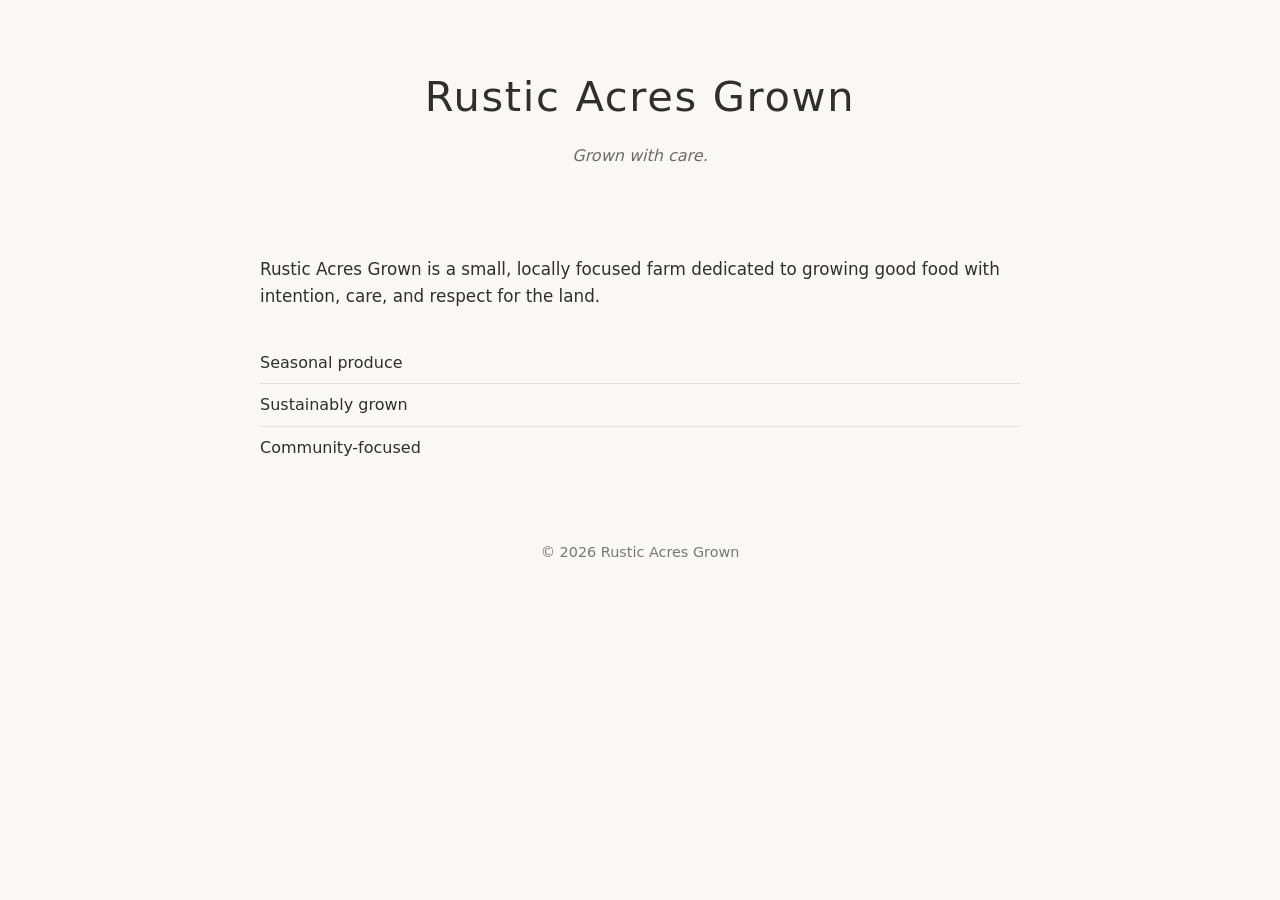
==== index.html @ 0a55cdc1 "Add initial homepage with base styling" ====
<!DOCTYPE html>
<html lang="en">
  <head>
    <meta charset="UTF-8" />
    <meta name="viewport" content="width=device-width, initial-scale=1" />
    <title>Rustic Acres Grown</title>

    <meta
      name="description"
      content="Rustic Acres Grown is a small farm focused on thoughtfully grown food and sustainable practices."
    />

    <link rel="stylesheet" href="css/styles.css" />
  </head>

  <body>
    <header class="site-header">
      <h1>Rustic Acres Grown</h1>
      <p class="tagline">Grown with care.</p>
    </header>

    <main>
      <section class="intro">
        <p>
          Rustic Acres Grown is a small, locally focused farm dedicated to growing
          good food with intention, care, and respect for the land.
        </p>
      </section>

      <section class="highlights">
        <ul>
          <li>Seasonal produce</li>
          <li>Sustainably grown</li>
          <li>Community-focused</li>
        </ul>
      </section>
    </main>

    <footer class="site-footer">
      <p>&copy; <span id="year"></span> Rustic Acres Grown</p>
    </footer>

    <script>
      document.getElementById("year").textContent = new Date().getFullYear();
    </script>
  </body>
</html>
---- css/styles.css ----
/* -----------------------------
   Base / Reset
------------------------------ */

*,
*::before,
*::after {
  box-sizing: border-box;
}

body {
  margin: 0;
  font-family: system-ui, -apple-system, BlinkMacSystemFont, "Segoe UI",
    sans-serif;
  line-height: 1.6;
  color: #2f2f2f;
  background-color: #faf8f5;
}

/* -----------------------------
   Typography
------------------------------ */

h1,
h2,
h3 {
  font-weight: 500;
  letter-spacing: 0.04em;
}

p {
  margin: 0 0 1rem;
}

/* -----------------------------
   Layout
------------------------------ */

.site-header {
  text-align: center;
  padding: 4rem 1rem 2.5rem;
}

.site-header h1 {
  margin: 0;
  font-size: 2.6rem;
}

.tagline {
  margin-top: 0.75rem;
  font-style: italic;
  color: #6b6b6b;
}

main {
  max-width: 800px;
  margin: 0 auto;
  padding: 2rem 1.25rem;
}

.intro {
  font-size: 1.05rem;
  margin-bottom: 2rem;
}

/* -----------------------------
   Highlights list
------------------------------ */

.highlights ul {
  list-style: none;
  padding: 0;
  margin: 0;
}

.highlights li {
  padding: 0.5rem 0;
  border-bottom: 1px solid #e2ded8;
}

.highlights li:last-child {
  border-bottom: none;
}

/* -----------------------------
   Footer
------------------------------ */

.site-footer {
  text-align: center;
  padding: 2.5rem 1rem;
  font-size: 0.9rem;
  color: #777;
}

/* -----------------------------
   Small screens
------------------------------ */

@media (max-width: 600px) {
  .site-header {
    padding: 3rem 1rem 2rem;
  }

  .site-header h1 {
    font-size: 2.1rem;
  }
}
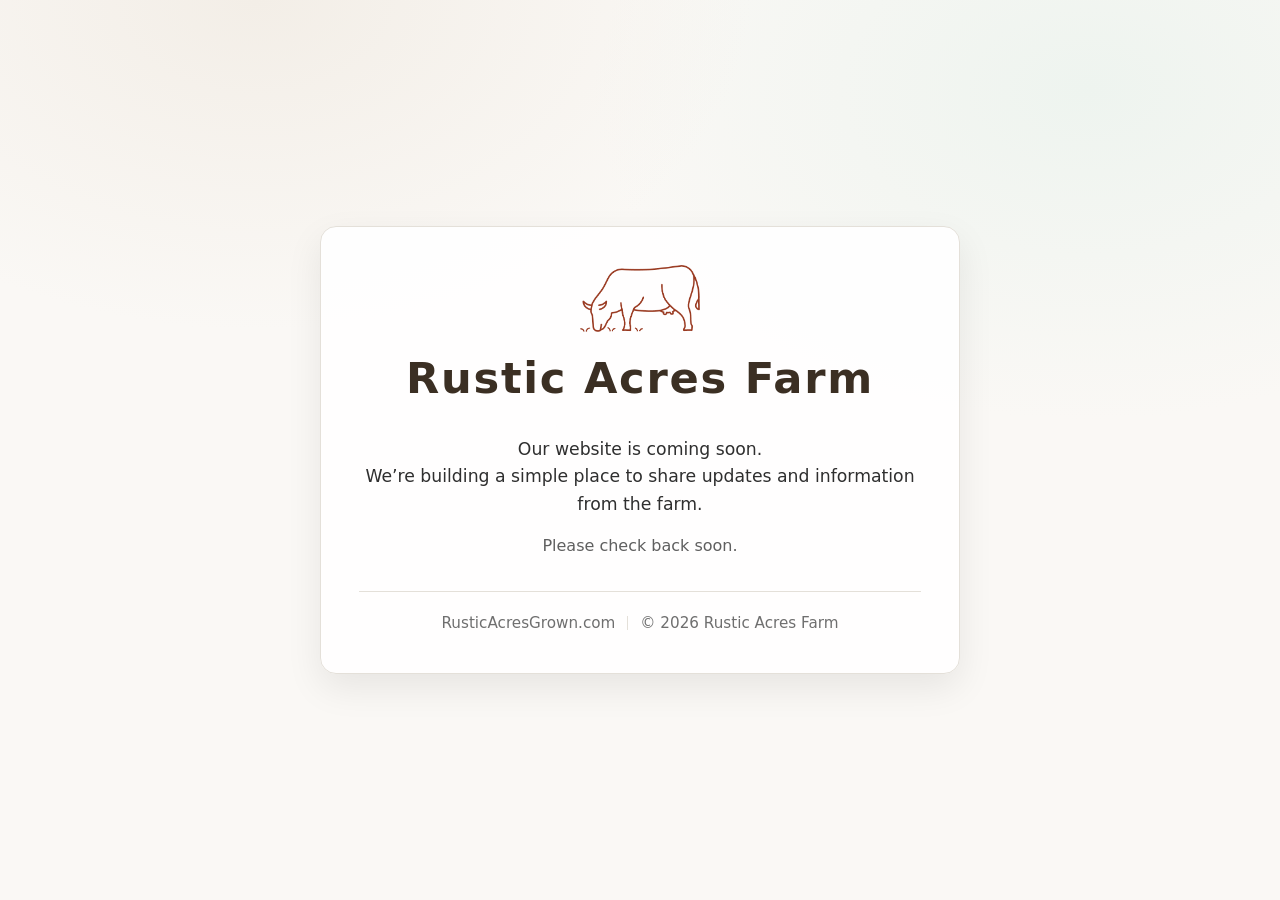
==== commit d91c9baf: "Update homepage styling and coming soon layout" ====
--- a/index.html
+++ b/index.html
@@ -1,44 +1,48 @@
-<!DOCTYPE html>
+<!doctype html>
 <html lang="en">
   <head>
     <meta charset="UTF-8" />
     <meta name="viewport" content="width=device-width, initial-scale=1" />
-    <title>Rustic Acres Grown</title>
-
+    <title>Rustic Acres Farm — Coming Soon</title>
     <meta
       name="description"
-      content="Rustic Acres Grown is a small farm focused on thoughtfully grown food and sustainable practices."
+      content="Rustic Acres Farm — website coming soon. Simple updates and information from the farm."
     />
-
     <link rel="stylesheet" href="css/styles.css" />
   </head>
 
   <body>
-    <header class="site-header">
-      <h1>Rustic Acres Grown</h1>
-      <p class="tagline">Grown with care.</p>
-    </header>
+    <!-- Skip link helps keyboard + screen reader users jump past repeated content -->
+    <a class="skip-link" href="#content">Skip to content</a>
 
-    <main>
-      <section class="intro">
-        <p>
-          Rustic Acres Grown is a small, locally focused farm dedicated to growing
-          good food with intention, care, and respect for the land.
+    <main class="wrap" id="content">
+      <section class="card" aria-label="Rustic Acres Farm coming soon">
+        <header class="header">
+          <img
+            src="assets/cow@4x.png"
+            alt="Illustration of a cow"
+            class="cow"
+          />
+
+          <h1>Rustic Acres Farm</h1>
+        </header>
+
+        <p class="message">
+          Our website is coming soon.
+          <br />
+          We’re building a simple place to share updates and information from the
+          farm.
         </p>
-      </section>
 
-      <section class="highlights">
-        <ul>
-          <li>Seasonal produce</li>
-          <li>Sustainably grown</li>
-          <li>Community-focused</li>
-        </ul>
+        <p class="subtle">Please check back soon.</p>
+
+        <footer class="footer">
+          <span>RusticAcresGrown.com</span>
+          <span class="divider" aria-hidden="true"></span>
+          <span>© <span id="year"></span> Rustic Acres Farm</span>
+        </footer>
       </section>
     </main>
-
-    <footer class="site-footer">
-      <p>&copy; <span id="year"></span> Rustic Acres Grown</p>
-    </footer>
 
     <script>
       document.getElementById("year").textContent = new Date().getFullYear();
--- a/css/styles.css
+++ b/css/styles.css
@@ -1,7 +1,20 @@
-/* -----------------------------
-   Base / Reset
------------------------------- */
+:root {
+  --paper: #faf8f5;
+  --paper-soft: #f3eee7;
+  --ink: #2a2a2a;
+  --muted: #5f5f5f;
+  --line: #e4e0d9;
 
+  --deep: #3b2f23;
+
+  --radius: 16px;
+  --shadow: 0 14px 36px rgba(0, 0, 0, 0.08);
+
+  /* High-contrast focus color */
+  --focus: #1f5bd7;
+}
+
+/* Reset */
 *,
 *::before,
 *::after {
@@ -10,99 +23,137 @@
 
 body {
   margin: 0;
-  font-family: system-ui, -apple-system, BlinkMacSystemFont, "Segoe UI",
-    sans-serif;
+  color: var(--ink);
+  font-family: ui-sans-serif, system-ui, -apple-system, BlinkMacSystemFont,
+    "Segoe UI", sans-serif;
   line-height: 1.6;
-  color: #2f2f2f;
-  background-color: #faf8f5;
+  background:
+    radial-gradient(900px 600px at 20% 0%, var(--paper-soft) 0%, rgba(243, 238, 231, 0) 55%),
+    radial-gradient(900px 600px at 85% 10%, #eef4ef 0%, rgba(238, 244, 239, 0) 55%),
+    var(--paper);
 }
 
-/* -----------------------------
-   Typography
------------------------------- */
-
-h1,
-h2,
-h3 {
-  font-weight: 500;
-  letter-spacing: 0.04em;
+/* Make keyboard focus very visible */
+:focus-visible {
+  outline: 3px solid var(--focus);
+  outline-offset: 3px;
 }
 
-p {
-  margin: 0 0 1rem;
+/* Skip link (only visible on keyboard focus) */
+.skip-link {
+  position: absolute;
+  left: -999px;
+  top: 12px;
+  background: #ffffff;
+  color: #000000;
+  padding: 0.65rem 0.85rem;
+  border: 2px solid #cfcfcf;
+  border-radius: 10px;
+  z-index: 10;
+  text-decoration: none;
 }
 
-/* -----------------------------
-   Layout
------------------------------- */
-
-.site-header {
-  text-align: center;
-  padding: 4rem 1rem 2.5rem;
+.skip-link:focus,
+.skip-link:focus-visible {
+  left: 12px;
 }
 
-.site-header h1 {
-  margin: 0;
-  font-size: 2.6rem;
+/* Layout */
+.wrap {
+  min-height: 100svh;
+  display: grid;
+  place-items: center;
+  padding: 3rem 1.25rem;
 }
 
-.tagline {
-  margin-top: 0.75rem;
-  font-style: italic;
-  color: #6b6b6b;
+.card {
+  width: min(640px, 100%);
+  background: rgba(255, 255, 255, 0.92);
+  border: 1px solid var(--line);
+  border-radius: var(--radius);
+  box-shadow: var(--shadow);
+  padding: clamp(1.6rem, 3vw, 2.4rem);
+  text-align: center;
 }
 
-main {
-  max-width: 800px;
-  margin: 0 auto;
-  padding: 2rem 1.25rem;
+/* Header */
+.header {
+  margin-bottom: 1.4rem;
 }
 
-.intro {
-  font-size: 1.05rem;
-  margin-bottom: 2rem;
+.cow {
+  display: block;
+  width: 120px; /* @4x image displayed smaller */
+  max-width: 100%;
+  height: auto;
+  margin: 0 auto 0.75rem;
 }
 
-/* -----------------------------
-   Highlights list
------------------------------- */
-
-.highlights ul {
-  list-style: none;
-  padding: 0;
+/* Title */
+h1 {
   margin: 0;
+  font-size: clamp(2.1rem, 4vw, 2.7rem);
+  letter-spacing: 0.04em;
+  font-weight: 750;
+  color: var(--deep);
 }
 
-.highlights li {
-  padding: 0.5rem 0;
-  border-bottom: 1px solid #e2ded8;
+/* Message (keep line length readable for low-vision users) */
+.message {
+  margin: 1.25rem auto 0;
+  font-size: 1.08rem;
+  color: #2f2f2f;
+  max-width: 56ch;
 }
 
-.highlights li:last-child {
-  border-bottom: none;
+.subtle {
+  margin-top: 0.9rem;
+  color: var(--muted);
 }
 
-/* -----------------------------
-   Footer
------------------------------- */
-
-.site-footer {
-  text-align: center;
-  padding: 2.5rem 1rem;
-  font-size: 0.9rem;
-  color: #777;
+/* Footer */
+.footer {
+  margin-top: 2rem;
+  padding-top: 1.2rem;
+  border-top: 1px solid var(--line);
+  display: flex;
+  justify-content: center;
+  gap: 0.75rem;
+  flex-wrap: wrap;
+  color: #6f6f6f;
+  font-size: 0.95rem;
 }
 
-/* -----------------------------
-   Small screens
------------------------------- */
+.divider {
+  width: 1px;
+  height: 14px;
+  background: var(--line);
+  align-self: center;
+}
 
-@media (max-width: 600px) {
-  .site-header {
-    padding: 3rem 1rem 2rem;
+/* Mobile */
+@media (max-width: 520px) {
+  .wrap {
+    padding: 2.4rem 1rem;
   }
 
-  .site-header h1 {
-    font-size: 2.1rem;
+  .cow {
+    width: 90px;
+  }
+
+  .message {
+    font-size: 1.05rem;
   }
 }
+
+/* Optional: respect users who prefer higher contrast (best-effort) */
+@media (prefers-contrast: more) {
+  .card {
+    background: #ffffff;
+    border-color: #cfc9c1;
+  }
+
+  .footer {
+    color: #5c5c5c;
+  }
+}
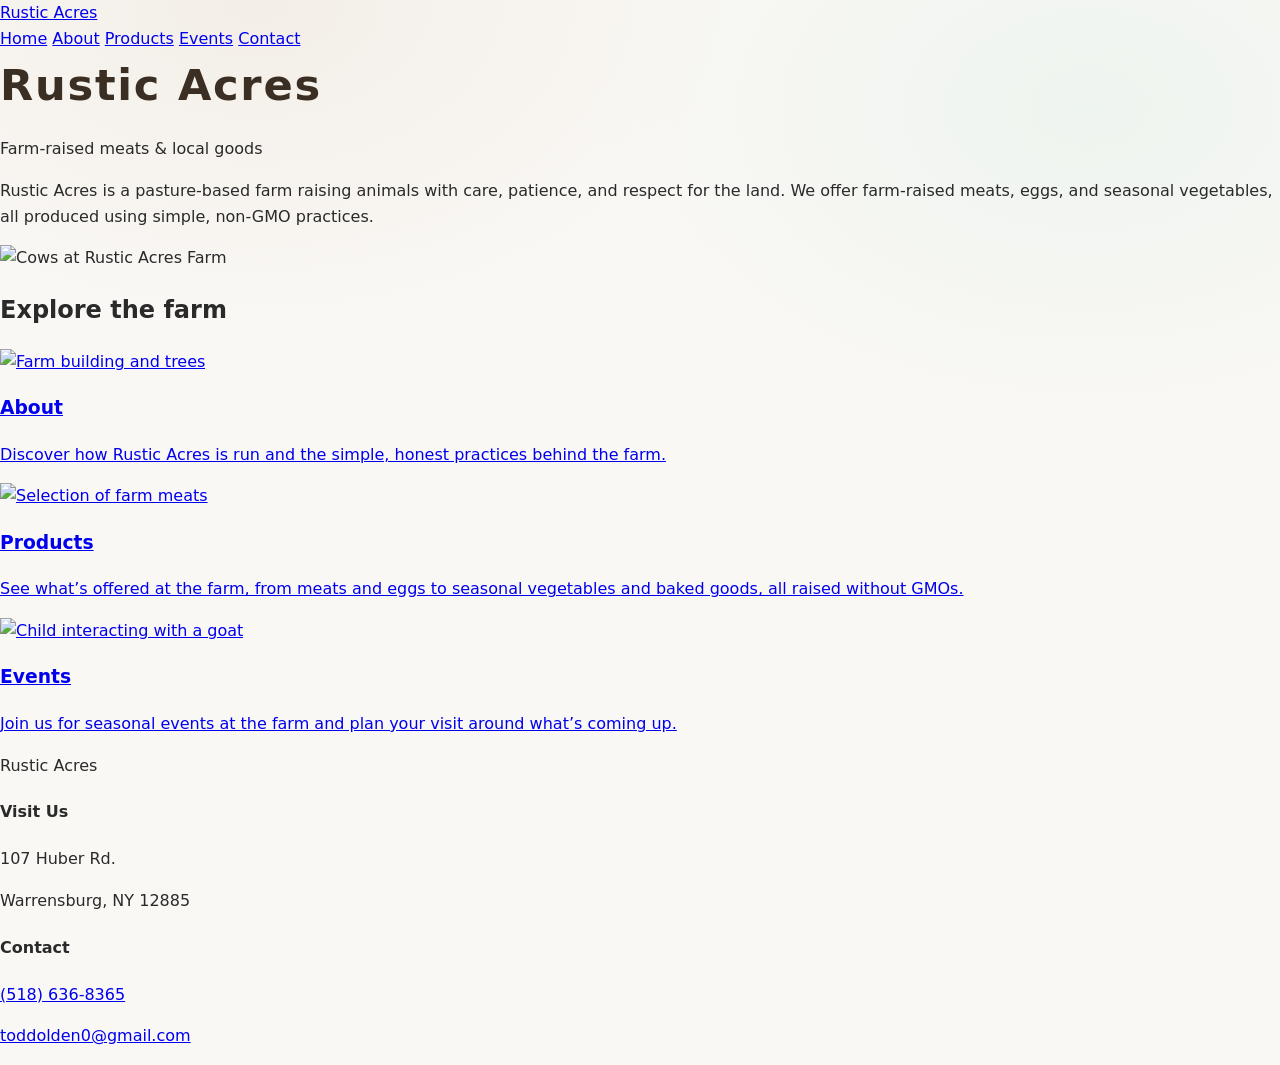
==== commit 7a7d5eaa: "Update index.html" ====
--- a/index.html
+++ b/index.html
@@ -1,51 +1,111 @@
-<!doctype html>
+<!DOCTYPE html>
 <html lang="en">
-  <head>
-    <meta charset="UTF-8" />
-    <meta name="viewport" content="width=device-width, initial-scale=1" />
-    <title>Rustic Acres Farm — Coming Soon</title>
-    <meta
-      name="description"
-      content="Rustic Acres Farm — website coming soon. Simple updates and information from the farm."
-    />
-    <link rel="stylesheet" href="css/styles.css" />
-  </head>
+<head>
+  <meta charset="UTF-8" />
+  <meta name="viewport" content="width=device-width, initial-scale=1.0" />
+  <title>Rustic Acres Farm</title>
 
-  <body>
-    <!-- Skip link helps keyboard + screen reader users jump past repeated content -->
-    <a class="skip-link" href="#content">Skip to content</a>
+  <link rel="preconnect" href="https://fonts.googleapis.com">
+  <link rel="preconnect" href="https://fonts.gstatic.com" crossorigin>
+  <link
+  href="https://fonts.googleapis.com/css2?family=Caveat:wght@500;600&family=Young+Serif&family=Inter:wght@400;500;600;700&display=swap"
+  rel="stylesheet"
+/>
 
-    <main class="wrap" id="content">
-      <section class="card" aria-label="Rustic Acres Farm coming soon">
-        <header class="header">
-          <img
-            src="assets/cow@4x.png"
-            alt="Illustration of a cow"
-            class="cow"
-          />
+  <link rel="stylesheet" href="css/styles.css" />
+</head>
+<body>
 
-          <h1>Rustic Acres Farm</h1>
-        </header>
+  <header class="site-header">
+    <div class="nav-container">
+      <a class="brand" href="index.html" aria-label="Rustic Acres Farm home">
+        <span class="brand-name">Rustic Acres</span>
+      </a>
 
-        <p class="message">
-          Our website is coming soon.
-          <br />
-          We’re building a simple place to share updates and information from the
-          farm.
-        </p>
+      <nav class="main-nav" aria-label="Primary navigation">
+        <a href="index.html" aria-current="page">Home</a>
+        <a href="about.html">About</a>
+        <a href="products.html">Products</a>
+        <a href="events.html">Events</a>
+        <a href="contact.html">Contact</a>
+      </nav>
+    </div>
+  </header>
 
-        <p class="subtle">Please check back soon.</p>
+  <main>
 
-        <footer class="footer">
-          <span>RusticAcresGrown.com</span>
-          <span class="divider" aria-hidden="true"></span>
-          <span>© <span id="year"></span> Rustic Acres Farm</span>
-        </footer>
-      </section>
-    </main>
+    <section class="hero-home">
+      <div class="hero-home-inner">
+        <h1 class="hero-title">Rustic Acres</h1>
+        <p class="hero-script">Farm-raised meats & local goods</p>
+        <p class="hero-intro">
+Rustic Acres is a pasture-based farm raising animals with care, patience, and respect for the land. We offer farm-raised meats, eggs, and seasonal vegetables, all produced using simple, non-GMO practices.        </p>
+      </div>
+    
+    </section>
 
-    <script>
-      document.getElementById("year").textContent = new Date().getFullYear();
-    </script>
-  </body>
+    <section class="hero-photo-band" aria-label="Farm animals">
+      <img src="assets/todd_cows.avif" alt="Cows at Rustic Acres Farm">
+    </section>
+
+    <section class="explore-section">
+      <div class="explore-inner">
+        <h2>Explore the farm</h2>
+
+        <div class="explore-grid">
+
+          <a class="explore-card" href="about.html">
+            <div class="explore-image">
+              <img src="assets/house.jpg" alt="Farm building and trees">
+            </div>
+            <h3>About</h3>
+            <p>Discover how Rustic Acres is run and the simple, honest practices behind the farm.</p>
+          </a>
+
+          <a class="explore-card" href="products.html">
+            <div class="explore-image">
+              <img src="assets/products.jpg" alt="Selection of farm meats">
+            </div>
+            <h3>Products</h3>
+            <p>See what’s offered at the farm, from meats and eggs to seasonal vegetables and baked goods, all raised without GMOs.</p>
+          </a>
+
+          <a class="explore-card" href="events.html">
+            <div class="explore-image">
+              <img src="assets/events.JPG" alt="Child interacting with a goat">
+            </div>
+            <h3>Events</h3>
+            <p>Join us for seasonal events at the farm and plan your visit around what’s coming up.</p>
+          </a>
+
+        </div>
+      </div>
+    </section>
+
+  </main>
+
+<footer class="site-footer">
+  <div class="footer-container">
+    <div class="footer-logo">
+      <span>Rustic</span>
+      <span>Acres</span>
+    </div>
+
+    <div class="footer-columns">
+      <div class="footer-column">
+        <h4>Visit Us</h4>
+        <p>107 Huber Rd.</p>
+        <p>Warrensburg, NY 12885</p>
+      </div>
+
+      <div class="footer-column">
+        <h4>Contact</h4>
+        <p><a href="tel:15186368365">(518) 636-8365</a></p>
+        <p><a href="mailto:toddolden0@gmail.com">toddolden0@gmail.com</a></p>
+      </div>
+    </div>
+  </div>
+</footer>
+
+</body>
 </html>
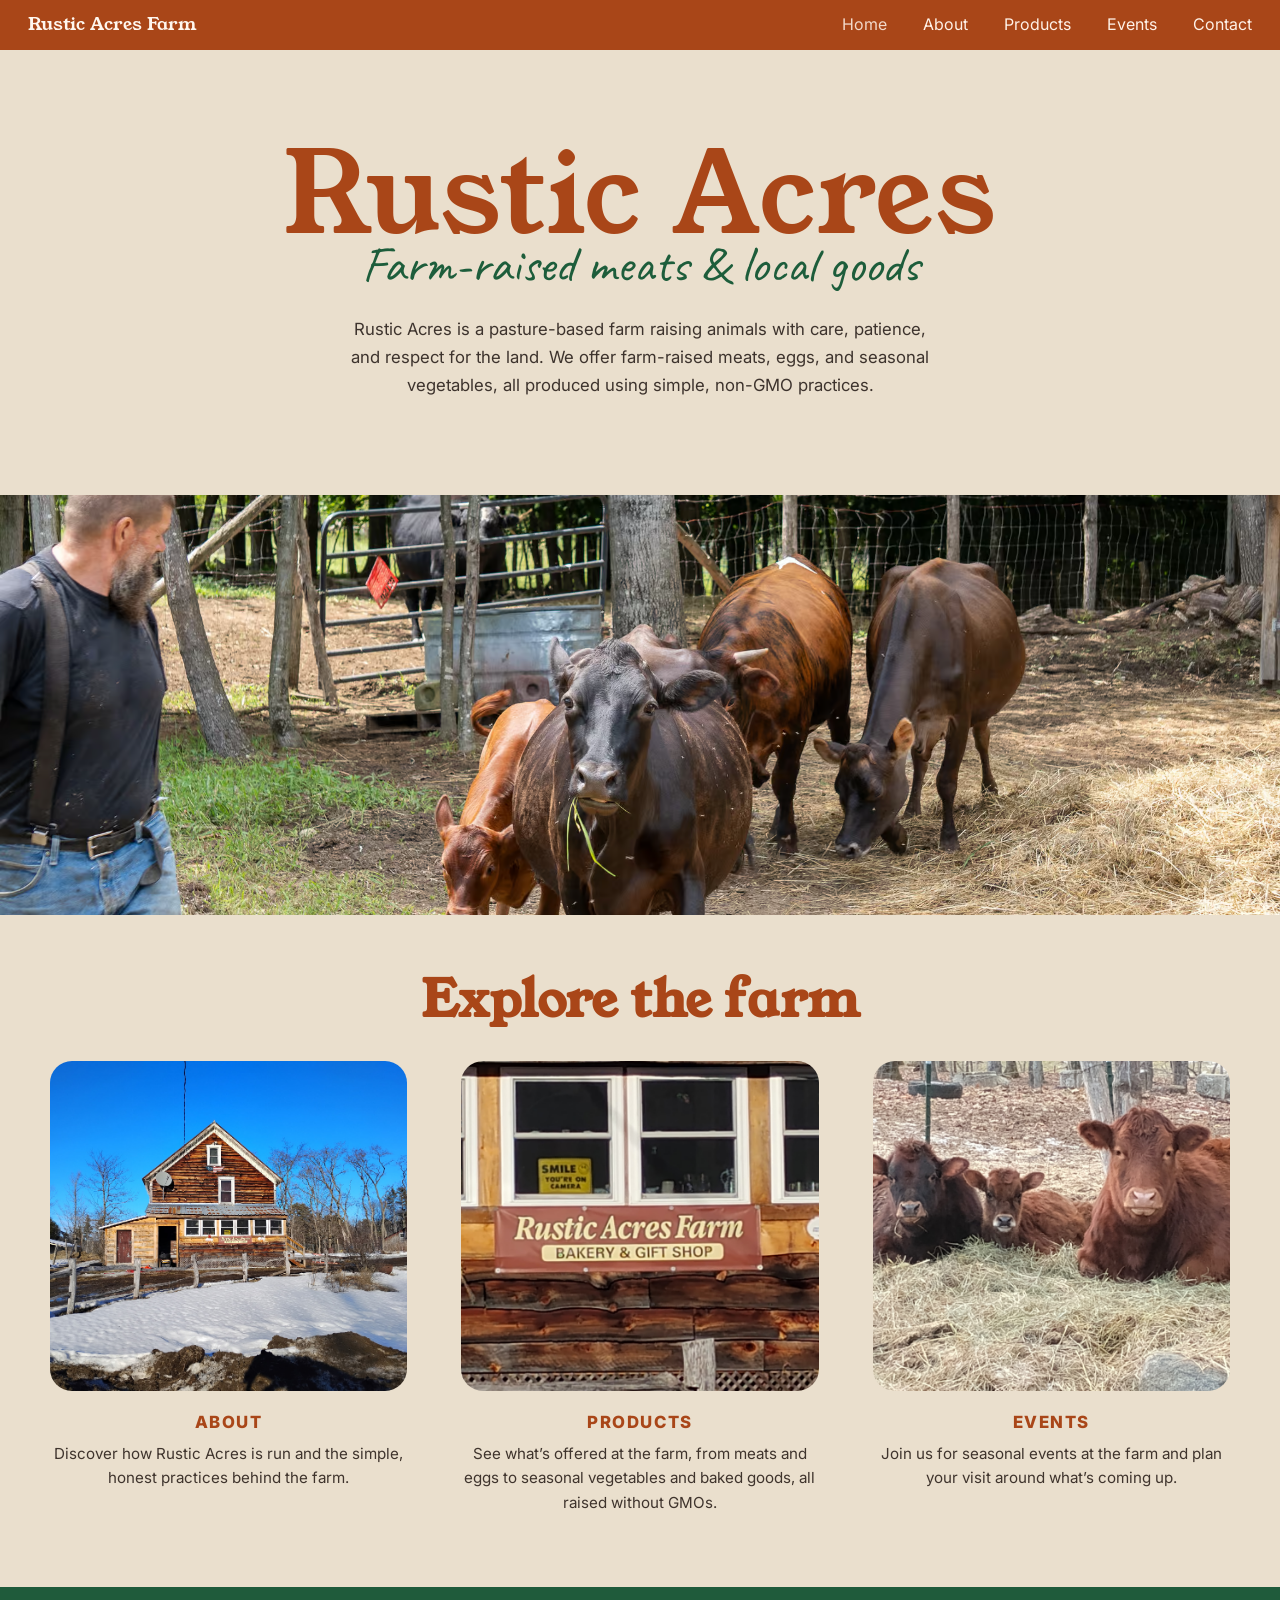
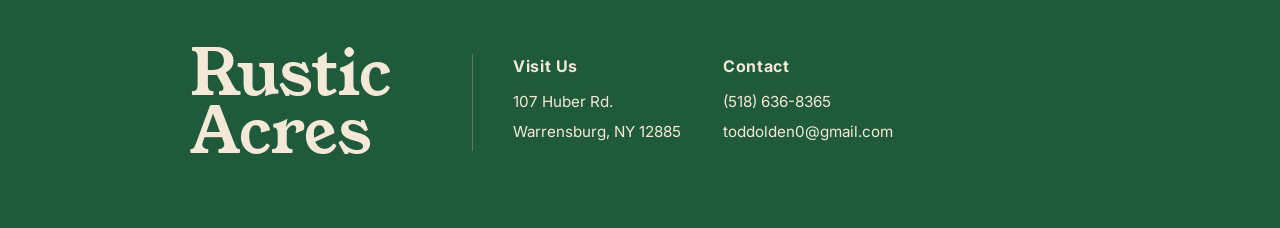
==== commit 44c02334: "Update index.html" ====
--- a/index.html
+++ b/index.html
@@ -19,7 +19,7 @@
   <header class="site-header">
     <div class="nav-container">
       <a class="brand" href="index.html" aria-label="Rustic Acres Farm home">
-        <span class="brand-name">Rustic Acres</span>
+        <span class="brand-name">Rustic Acres Farm</span>
       </a>
 
       <nav class="main-nav" aria-label="Primary navigation">
--- a/css/styles.css
+++ b/css/styles.css
@@ -1,159 +1,682 @@
+/* RESET */
+* {
+  margin: 0;
+  padding: 0;
+  box-sizing: border-box;
+}
+
+/* BASE */
+body {
+  font-family: "Inter", Arial, sans-serif;
+  background: #eadfcd;
+  color: #2f251f;
+  line-height: 1.6;
+}
+
+img {
+  display: block;
+  max-width: 100%;
+}
+
+a {
+  color: inherit;
+  text-decoration: none;
+}
+
+/* COLORS */
 :root {
-  --paper: #faf8f5;
-  --paper-soft: #f3eee7;
-  --ink: #2a2a2a;
-  --muted: #5f5f5f;
-  --line: #e4e0d9;
-
-  --deep: #3b2f23;
-
-  --radius: 16px;
-  --shadow: 0 14px 36px rgba(0, 0, 0, 0.08);
-
-  /* High-contrast focus color */
-  --focus: #1f5bd7;
-}
-
-/* Reset */
-*,
-*::before,
-*::after {
-  box-sizing: border-box;
-}
-
-body {
-  margin: 0;
-  color: var(--ink);
-  font-family: ui-sans-serif, system-ui, -apple-system, BlinkMacSystemFont,
-    "Segoe UI", sans-serif;
-  line-height: 1.6;
-  background:
-    radial-gradient(900px 600px at 20% 0%, var(--paper-soft) 0%, rgba(243, 238, 231, 0) 55%),
-    radial-gradient(900px 600px at 85% 10%, #eef4ef 0%, rgba(238, 244, 239, 0) 55%),
-    var(--paper);
-}
-
-/* Make keyboard focus very visible */
-:focus-visible {
-  outline: 3px solid var(--focus);
-  outline-offset: 3px;
-}
-
-/* Skip link (only visible on keyboard focus) */
-.skip-link {
+  --cream: #eadfcd;
+  --rust: #a94618;
+  --forest: #1d5d3b;
+  --text: #2f251f;
+  --muted: #5c4b40;
+}
+
+/* HEADER */
+.site-header {
+  background: var(--rust);
+}
+
+.nav-container {
+  max-width: 1280px;
+  margin: 0 auto;
+  padding: 12px 28px;
+  display: flex;
+  align-items: center;
+  justify-content: space-between;
+  gap: 24px;
+}
+
+.brand {
+  color: #fff7ef;
+  flex-shrink: 0;
+}
+
+.brand-stack {
+  display: inline-flex;
+  flex-direction: column;
+  font-family: "Young Serif";
+  font-size: 1.05rem;
+  line-height: 0.86;
+  letter-spacing: 0.01em;
+}
+
+.main-nav {
+  display: flex;
+  align-items: center;
+  gap: 36px;
+}
+
+.main-nav a {
+  color: #fff2e8;
+  font-size: 1rem;
+  font-weight: 400;
+}
+
+.main-nav a:hover,
+.main-nav a[aria-current="page"] {
+  opacity: 0.86;
+}
+
+/* HERO */
+.hero-home {
+  background: var(--cream);
+  padding: 92px 24px 72px;
+}
+
+.hero-home-inner {
+  max-width: 900px;
+  margin: 0 auto;
+  text-align: center;
+}
+
+.hero-title {
+  font-family: "Young Serif";
+  color: var(--rust);
+  font-size: clamp(4rem, 9vw, 7rem);
+  line-height: 0.96;
+  font-weight: 400;
+  letter-spacing: 0.01em;
+}
+
+.hero-script {
+  margin-top: -10px;
+  font-family: "Caveat", cursive;
+  font-size: clamp(2.2rem, 4vw, 4rem);
+  line-height: 1;
+  color: var(--forest);
+}
+
+.hero-intro {
+  max-width: 600px;
+  margin: 26px auto 0;
+  font-size: 1.05rem;
+  line-height: 1.65;
+  color: #3d332d;
+}
+
+/* IMAGE BAND */
+.hero-photo-band img {
+  width: 100%;
+  height: 420px;
+  object-fit: cover;
+  object-position: center center;
+}
+
+/* EXPLORE SECTION */
+.explore-section {
+  background: var(--cream);
+  padding: 58px 24px 72px;
+}
+
+.explore-inner {
+  max-width: 1180px;
+  margin: 0 auto;
+  text-align: center;
+}
+
+.explore-inner h2 {
+  font-family: "Young Serif";
+  color: var(--rust);
+  font-size: clamp(2.6rem, 4vw, 4rem);
+  line-height: 1.05;
+  margin-bottom: 34px;
+}
+
+.explore-grid {
+  display: grid;
+  grid-template-columns: repeat(3, 1fr);
+  gap: 54px;
+  align-items: start;
+}
+
+.explore-card {
+  display: block;
+}
+
+.explore-image {
+  border-radius: 22px;
+  overflow: hidden;
+  margin-bottom: 18px;
+}
+
+.explore-image img {
+  width: 100%;
+  height: 330px;
+  object-fit: cover;
+}
+
+.explore-card h3 {
+  font-size: 1.05rem;
+  text-transform: uppercase;
+  letter-spacing: 0.09em;
+  color: #a94618;
+  font-weight: 800;
+  margin-bottom: 6px;
+}
+
+.explore-card p {
+  font-size: 0.95rem;
+  color: #3f342d;
+}
+
+/* QUOTE BAND */
+.quote-band {
+  background: var(--rust);
+  color: #fff4ea;
+  padding: 62px 24px 58px;
+}
+
+.quote-inner {
+  max-width: 900px;
+  margin: 0 auto;
+  text-align: center;
+}
+
+.quote-band blockquote {
+  font-family: "Caveat", cursive;
+  font-size: clamp(2rem, 3vw, 3.4rem);
+  line-height: 1.3;
+  font-weight: 500;
+  max-width: 760px;
+  margin: 0 auto 20px;
+}
+
+.quote-credit {
+  font-size: 0.95rem;
+  letter-spacing: 0.2em;
+  text-transform: uppercase;
+}
+
+/* FOOTER */
+.site-footer {
+  background: #1f5b3b;
+  padding: 58px 24px 68px;
+}
+
+.footer-container {
+  max-width: 900px;
+  margin: 0 auto;
+  display: flex;
+  align-items: center;
+  gap: 80px;
+}
+
+.footer-logo {
+  display: inline-flex;
+  flex-direction: column;
+  font-family: "Young Serif", Georgia, serif;
+  color: #f4e8d8;
+  font-size: clamp(3rem, 5vw, 4.5rem);
+  line-height: 0.9;
+  flex-shrink: 0;
+}
+
+/* GROUPED RIGHT SIDE */
+.footer-columns {
+  display: grid;
+  grid-template-columns: 1fr 1fr;
+  gap: 40px;
+  border-left: 1px solid rgba(244, 232, 216, 0.25);
+  padding-left: 40px;
+}
+
+.footer-column h4 {
+  font-size: 1rem;
+  font-weight: 700;
+  letter-spacing: 0.04em;
+  margin-bottom: 10px;
+  color: #f4e8d8;
+}
+
+.footer-column p {
+  font-size: 0.95rem;
+  color: #f4e8d8;
+  margin-bottom: 6px;
+}
+
+.footer-column a {
+  color: #f4e8d8;
+  text-decoration: none;
+}
+
+.footer-column a:hover {
+  text-decoration: underline;
+}
+
+/* GENERIC PAGE LAYOUT FOR OTHER PAGES */
+.page {
+  max-width: 940px;
+  margin: 0 auto;
+  padding: 72px 24px 84px;
+}
+
+.page-header {
+  margin-bottom: 32px;
+}
+
+.page-header h1 {
+  font-family: "Young Serif";
+  color: var(--rust);
+  font-size: 3rem;
+  line-height: 1.05;
+  margin-bottom: 12px;
+}
+
+.page-header p {
+  max-width: 60ch;
+  color: #4b3d34;
+  font-size: 1.02rem;
+  line-height: 1.75;
+}
+
+.content-block {
+  max-width: 58ch;
+}
+
+.content-block p {
+  margin-bottom: 22px;
+  color: #4b3d34;
+  font-size: 1.02rem;
+  line-height: 1.75;
+  
+}
+
+/* EVENTS PAGE */
+.events-page {
+  background: #eadfcd;
+}
+
+.events-hero {
+  padding: 72px 24px 56px;
+}
+
+.events-hero-inner {
+  max-width: 760px;
+  margin: 0 auto;
+  text-align: center;
+}
+
+.events-hero h1 {
+  font-family: "Young Serif", Georgia, serif;
+  font-size: 4rem;
+  line-height: 1;
+  color: #a94618;
+  margin-bottom: 20px;
+}
+
+.events-hero p {
+  max-width: 660px;
+  margin: 0 auto;
+  font-size: 1.05rem;
+  line-height: 1.7;
+  color: #3b2f29;
+}
+
+.events-list-section {
+  padding: 34px 24px 72px;
+}
+
+.events-list {
+  max-width: 1260px;
+  margin: 0 auto;
+  display: flex;
+  flex-direction: column;
+  gap: 48px;
+}
+
+.event-card {
+  display: grid;
+  grid-template-columns: 270px 1fr;
+  gap: 56px;
+  align-items: center;
+  max-width: 980px;
+  margin: 0 auto;
+}
+
+.event-image img {
+  width: 100%;
+  aspect-ratio: 1 / 1;
+  object-fit: cover;
+  border-radius: 24px;
+  display: block;
+}
+
+.event-content h2 {
+  font-size: 1.2rem;
+  line-height: 1.15;
+  text-transform: uppercase;
+  letter-spacing: 0.04em;
+  color: #a94618;
+  font-weight: 800;
+  margin-bottom: 10px;
+}
+
+.event-date {
+  font-size: 1.05rem;
+  line-height: 1.25;
+  text-transform: uppercase;
+  letter-spacing: 0.04em;
+  color: #1f5b3b;
+  font-weight: 800;
+  margin-bottom: 18px;
+}
+
+.event-description {
+  max-width: 560px;
+  font-size: 0.98rem;
+  line-height: 1.7;
+  color: #3b2f29;
+}
+
+
+.hero-photo-band img {
+  margin-top: 24px;
+  
+}
+
+.hero-photo-band {
+  position: relative;
+}
+
+.hero-photo-band::before {
+  content: "";
   position: absolute;
-  left: -999px;
-  top: 12px;
-  background: #ffffff;
-  color: #000000;
-  padding: 0.65rem 0.85rem;
-  border: 2px solid #cfcfcf;
-  border-radius: 10px;
-  z-index: 10;
-  text-decoration: none;
-}
-
-.skip-link:focus,
-.skip-link:focus-visible {
-  left: 12px;
-}
-
-/* Layout */
-.wrap {
-  min-height: 100svh;
+  top: -40px;
+  left: 0;
+  width: 100%;
+  height: 40px;
+  background: linear-gradient(to bottom, #eadfcd, rgba(234, 223, 205, 0));
+  z-index: 1;
+}
+
+/* EVENTS MOBILE */
+@media (max-width: 768px) {
+  .events-hero {
+    padding: 52px 20px 34px;
+  }
+
+  .events-hero-inner {
+    max-width: 360px;
+  }
+
+  .events-hero h1 {
+    font-size: 3.5rem;
+    margin-bottom: 16px;
+  }
+
+  .events-hero p {
+    font-size: 1.02rem;
+    line-height: 1.75;
+  }
+
+  .events-list-section {
+    padding: 24px 16px 56px;
+  }
+
+  .events-list {
+    gap: 42px;
+    max-width: 360px;
+  }
+
+  .event-card {
+    grid-template-columns: 1fr;
+    gap: 18px;
+  }
+
+  .event-image img {
+    border-radius: 22px;
+  }
+
+  .event-content h2 {
+    font-size: 1.1rem;
+    line-height: 1.25;
+    margin-bottom: 8px;
+  }
+
+  .event-date {
+    font-size: 1rem;
+    line-height: 1.35;
+    margin-bottom: 14px;
+  }
+
+  .event-description {
+    font-size: 0.96rem;
+    line-height: 1.65;
+  }
+}
+
+.explore-image {
+  transition: transform 0.35s ease, box-shadow 0.35s ease;
+}
+
+.explore-image img {
+  transition: transform 0.35s ease;
+}
+
+/* HOVER */
+.explore-card:hover .explore-image {
+  transform: scale(1.02);
+  box-shadow: 0 12px 30px rgba(0,0,0,0.12);
+}
+
+.explore-card:hover .explore-image img {
+  transform: scale(1.05);
+}
+
+.about-page {
+  max-width: 1180px;
+}
+
+.about-layout {
   display: grid;
-  place-items: center;
-  padding: 3rem 1.25rem;
-}
-
-.card {
-  width: min(640px, 100%);
-  background: rgba(255, 255, 255, 0.92);
-  border: 1px solid var(--line);
-  border-radius: var(--radius);
-  box-shadow: var(--shadow);
-  padding: clamp(1.6rem, 3vw, 2.4rem);
-  text-align: center;
-}
-
-/* Header */
-.header {
-  margin-bottom: 1.4rem;
-}
-
-.cow {
+  grid-template-columns: minmax(0, 1fr) 420px;
+  gap: 64px;
+  align-items: start;
+}
+
+.about-text .page-header {
+  margin-bottom: 32px;
+}
+
+.about-text .content-block {
+  max-width: 100%;
+}
+
+.about-image {
+  position: sticky;
+  top: 110px;
+}
+
+.about-image img {
+  width: 100%;
+  aspect-ratio: 4 / 5;
+  object-fit: cover;
+  border-radius: 24px;
   display: block;
-  width: 120px; /* @4x image displayed smaller */
-  max-width: 100%;
-  height: auto;
-  margin: 0 auto 0.75rem;
-}
-
-/* Title */
-h1 {
-  margin: 0;
-  font-size: clamp(2.1rem, 4vw, 2.7rem);
-  letter-spacing: 0.04em;
-  font-weight: 750;
-  color: var(--deep);
-}
-
-/* Message (keep line length readable for low-vision users) */
-.message {
-  margin: 1.25rem auto 0;
-  font-size: 1.08rem;
-  color: #2f2f2f;
-  max-width: 56ch;
-}
-
-.subtle {
-  margin-top: 0.9rem;
-  color: var(--muted);
-}
-
-/* Footer */
-.footer {
-  margin-top: 2rem;
-  padding-top: 1.2rem;
-  border-top: 1px solid var(--line);
-  display: flex;
-  justify-content: center;
-  gap: 0.75rem;
-  flex-wrap: wrap;
-  color: #6f6f6f;
-  font-size: 0.95rem;
-}
-
-.divider {
-  width: 1px;
-  height: 14px;
-  background: var(--line);
-  align-self: center;
-}
-
-/* Mobile */
-@media (max-width: 520px) {
-  .wrap {
-    padding: 2.4rem 1rem;
-  }
-
-  .cow {
-    width: 90px;
-  }
-
-  .message {
-    font-size: 1.05rem;
-  }
-}
-
-/* Optional: respect users who prefer higher contrast (best-effort) */
-@media (prefers-contrast: more) {
-  .card {
-    background: #ffffff;
-    border-color: #cfc9c1;
-  }
-
-  .footer {
-    color: #5c5c5c;
-  }
-}
+  max-height: 500px;
+}
+
+.contact-layout {
+  display: grid;
+  grid-template-columns: minmax(0, 1fr) 420px; /* bigger image */
+  gap: 48px;
+  align-items: center;
+}
+
+.contact-image {
+  padding-left: 16px;
+}
+
+.contact-image img {
+  width: 100%;
+  max-width: 420px; /* controls size */
+  border-radius: 24px;
+  display: block;
+}
+
+@media (max-width: 900px) {
+  .about-layout {
+    grid-template-columns: 1fr;
+    gap: 36px;
+  }
+
+  .about-image {
+    position: static;
+  }
+
+  .about-image img {
+    aspect-ratio: auto;
+    max-height: 500px;
+  }
+}
+/* SITE MOBILE */
+@media (max-width: 768px) {
+  .nav-container {
+    padding: 10px 16px;
+    justify-content: flex-start;
+  }
+
+  .main-nav {
+    display: none;
+  }
+
+  .brand-stack {
+    font-size: 0.95rem;
+  }
+
+  .hero-home {
+    padding: 56px 20px 42px;
+  }
+
+  .hero-home-inner {
+    max-width: 360px;
+  }
+
+  .hero-title {
+    font-size: 4.8rem;
+    line-height: 0.9;
+  }
+
+  .hero-script {
+    font-size: 2.2rem;
+    margin-top: -10px;
+  }
+
+  .hero-intro {
+    margin-top: 18px;
+    font-size: 0.98rem;
+    line-height: 1.65;
+  }
+
+  .hero-photo-band img {
+    height: 290px;
+  }
+
+  .explore-section {
+    padding: 52px 16px 58px;
+  }
+
+  .explore-inner h2 {
+    font-size: 2.2rem;
+    margin-bottom: 24px;
+  }
+
+  .explore-grid {
+    grid-template-columns: 1fr;
+    gap: 34px;
+    max-width: 360px;
+    margin: 0 auto;
+  }
+
+  .explore-card:nth-child(1) {
+    order: 3;
+  }
+
+  .explore-card:nth-child(2) {
+    order: 2;
+  }
+
+  .explore-card:nth-child(3) {
+    order: 1;
+  }
+
+  .explore-image img {
+    height: 250px;
+  }
+
+  .explore-card h3 {
+    font-size: 1.15rem;
+  }
+
+  .quote-band {
+    padding: 44px 18px 42px;
+  }
+
+  .quote-band blockquote {
+    font-size: 2.05rem;
+    line-height: 1.32;
+  }
+
+  .quote-credit {
+    font-size: 0.9rem;
+    letter-spacing: 0.18em;
+  }
+
+  .site-footer {
+    padding: 40px 18px 52px;
+  }
+
+  .footer-container {
+    flex-direction: column;
+    align-items: flex-start;
+    gap: 32px;
+  }
+
+  .footer-columns {
+    grid-template-columns: 1fr;
+    gap: 20px;
+    border-left: none;
+    padding-left: 0;
+  }
+
+  .footer-logo {
+    font-size: 4.1rem;
+    margin-bottom: 0;
+  }
+
+  .page {
+    padding: 56px 24px 64px;
+  }
+
+  .page-header h1 {
+    font-size: 2.2rem;
+  }
+}
+
+.brand-name {
+  font-family: "Young Serif", Georgia, serif;
+  font-size: 1.1rem;
+  line-height: 1;
+  color: #fff7ef;
+}
